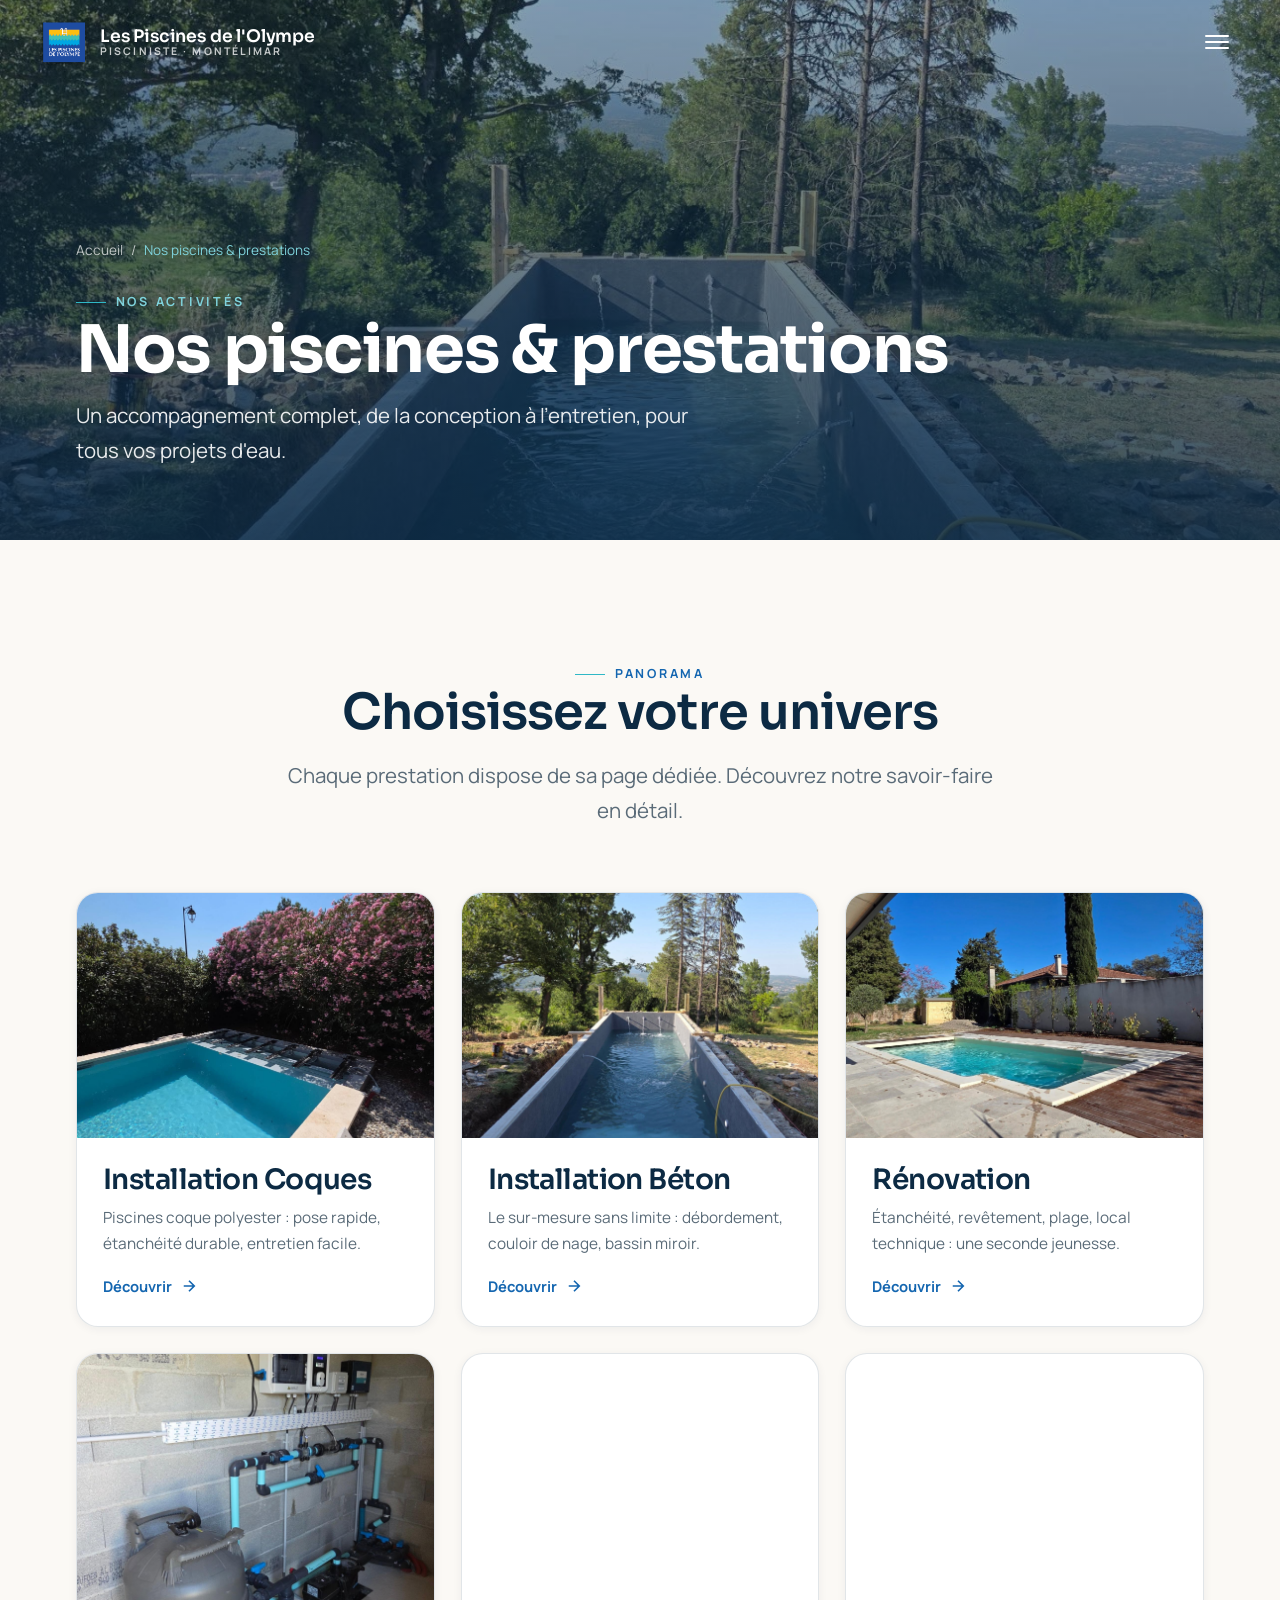
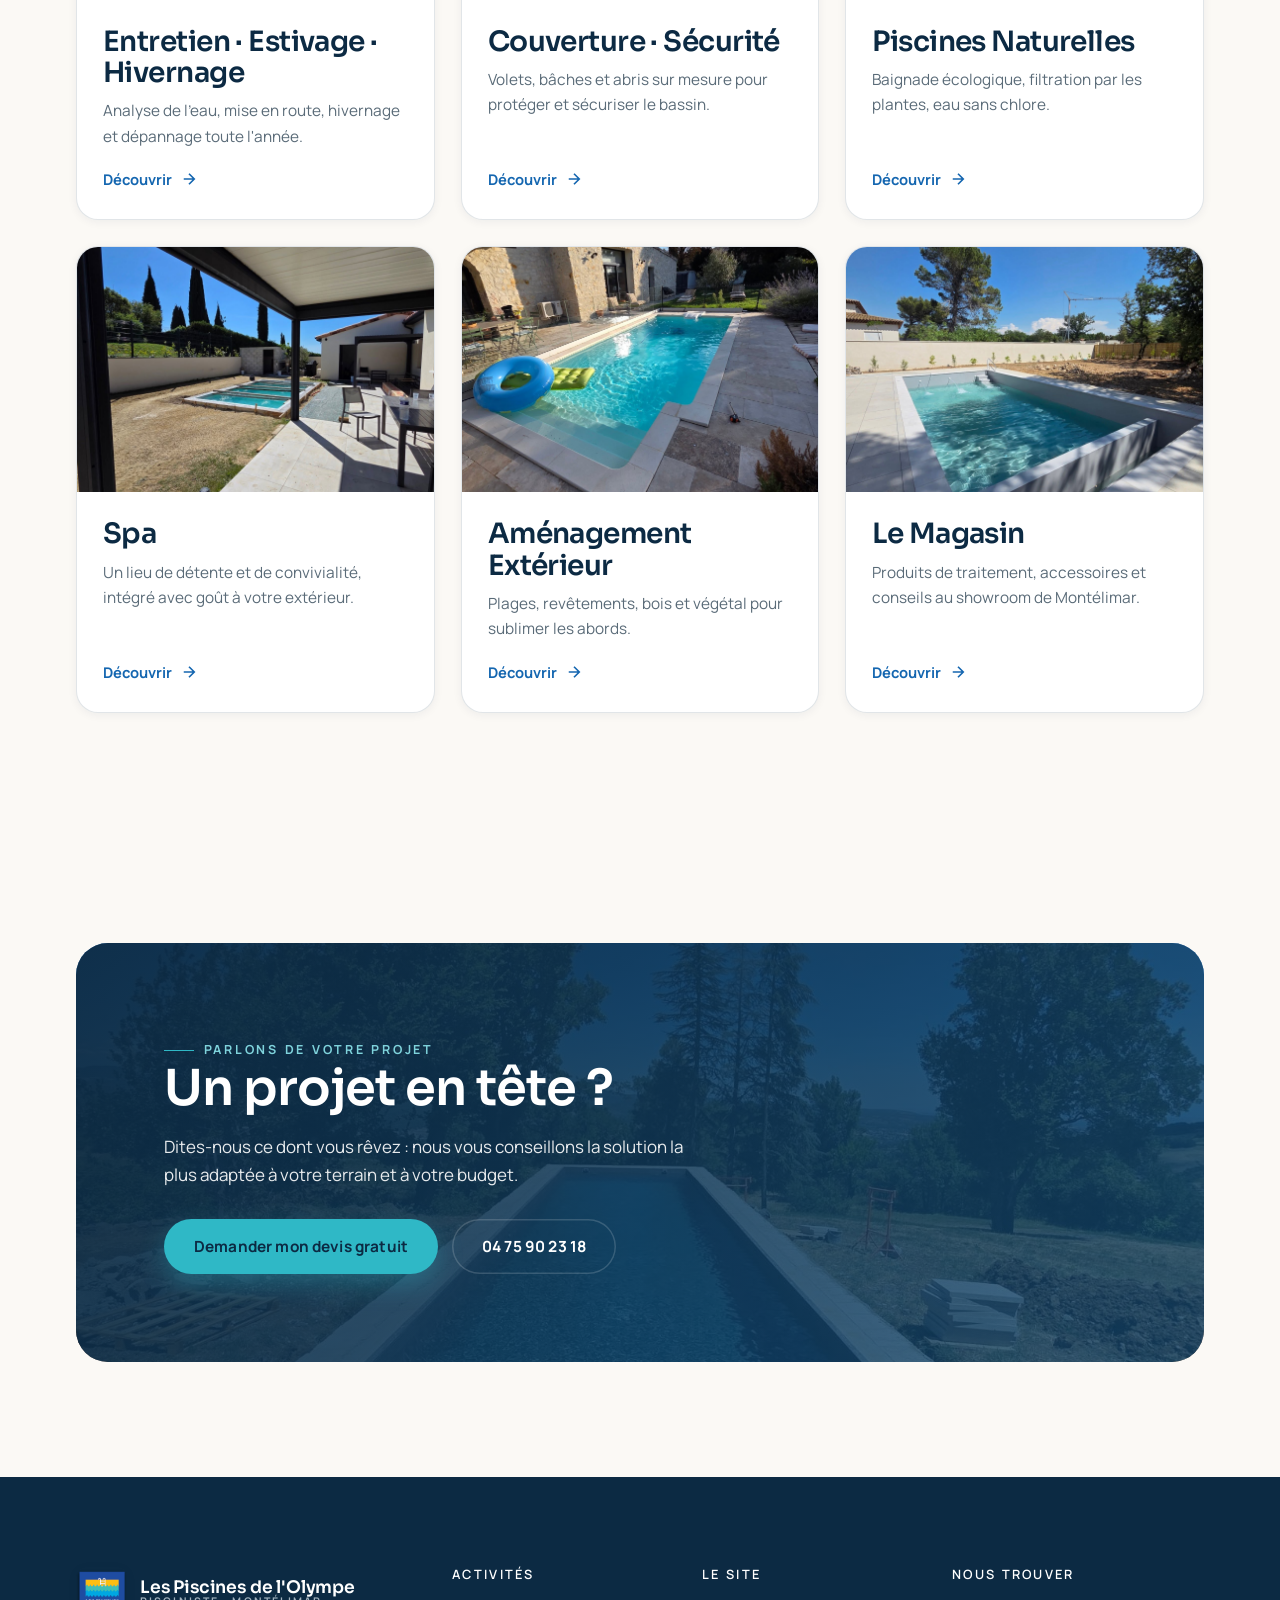
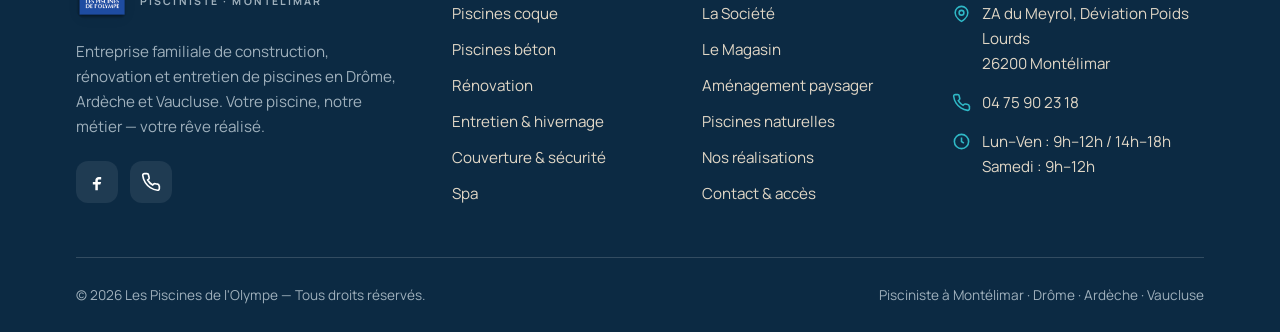
==== activites.html @ 1d3fbe0c "Site Les Piscines de l'Olympe — refonte premium multipage Co-Authored-By: Claude Opus 4.8 <noreply@a" ====
<!DOCTYPE html>
<html lang="fr">
<head>
<meta charset="UTF-8">
<meta name="viewport" content="width=device-width, initial-scale=1">
<title>Nos Activités — Construction, rénovation & entretien de piscines | Les Piscines de l'Olympe</title>
<meta name="description" content="Toutes nos activités de pisciniste : piscines coque et béton, rénovation, entretien, couverture et sécurité, piscines naturelles, spa et aménagement en Drôme, Ardèche et Vaucluse.">
<link rel="canonical" href="https://www.lespiscinesdelolympe.fr/activites.html">
<meta name="theme-color" content="#0C2A43">
<meta name="robots" content="index, follow">
<meta property="og:type" content="website">
<meta property="og:locale" content="fr_FR">
<meta property="og:title" content="Nos Activités — Construction, rénovation & entretien de piscines | Les Piscines de l'Olympe">
<meta property="og:description" content="Toutes nos activités de pisciniste : piscines coque et béton, rénovation, entretien, couverture et sécurité, piscines naturelles, spa et aménagement en Drôme, Ardèche et Vaucluse.">
<meta property="og:image" content="https://www.lespiscinesdelolympe.fr/assets/img/piscine-couloir-nage-debordement.jpg">
<meta property="og:url" content="https://www.lespiscinesdelolympe.fr/activites.html">
<link rel="icon" type="image/png" href="assets/img/logo-piscines-de-lolympe.png">
<link rel="preconnect" href="https://fonts.googleapis.com">
<link rel="preconnect" href="https://fonts.gstatic.com" crossorigin>
<link href="https://fonts.googleapis.com/css2?family=Sora:wght@400;500;600;700;800&family=Manrope:wght@400;500;600;700;800&display=swap" rel="stylesheet">
<link rel="stylesheet" href="assets/css/styles.css">

</head>
<body>
<header class="header">
  <div class="container">
    <a class="brand" href="index.html" aria-label="Les Piscines de l'Olympe — accueil">
      <img loading="lazy" decoding="async" src="assets/img/logo-piscines-de-lolympe.png" alt="Logo Les Piscines de l'Olympe">
      <span class="brand-name"><b>Les Piscines de l'Olympe</b><span>Pisciniste · Montélimar</span></span>
    </a>
    <nav aria-label="Navigation principale">
      <ul class="nav">
        <li><a href="index.html">Accueil</a></li>
        <li><a href="la-societe.html">La Société</a></li>
        <li class="has-dropdown current">
          <button class="nav-toggle" aria-haspopup="true" aria-expanded="false">Activités
            <svg class="chev" viewBox="0 0 24 24" fill="none" stroke="currentColor" stroke-width="2.2"><path d="m6 9 6 6 6-6"/></svg>
          </button>
          <div class="dropdown" role="menu">
            <a href="activites.html"><svg class="di" viewBox="0 0 24 24" fill="none" stroke="currentColor" stroke-width="2"><path d="M2 6c2-2 4-2 6 0s4 2 6 0 4-2 4 0M2 12c2-2 4-2 6 0s4 2 6 0 4-2 4 0M2 18c2-2 4-2 6 0s4 2 6 0 4-2 4 0"/></svg>Nos piscines — vue d'ensemble</a>
            <a href="piscines-coque.html"><svg class="di" viewBox="0 0 24 24" fill="none" stroke="currentColor" stroke-width="2"><path d="M3 21V8l9-5 9 5v13M3 21h18M9 21v-6h6v6"/></svg>Installation Coques</a>
            <a href="piscines-beton.html"><svg class="di" viewBox="0 0 24 24" fill="none" stroke="currentColor" stroke-width="2"><path d="M12 2 2 7l10 5 10-5-10-5zM2 17l10 5 10-5M2 12l10 5 10-5"/></svg>Installation Béton</a>
            <a href="renovation.html"><svg class="di" viewBox="0 0 24 24" fill="none" stroke="currentColor" stroke-width="2"><path d="M14.7 6.3a4 4 0 0 0-5.6 5.6l-6 6L5 20l6-6a4 4 0 0 0 5.6-5.6z"/></svg>Rénovation</a>
            <a href="entretien.html"><svg class="di" viewBox="0 0 24 24" fill="none" stroke="currentColor" stroke-width="2"><circle cx="12" cy="12" r="4"/><path d="M12 2v2m0 16v2M4.9 4.9l1.4 1.4m11.4 11.4 1.4 1.4M2 12h2m16 0h2M4.9 19.1l1.4-1.4m11.4-11.4 1.4-1.4"/></svg>Entretien · Estivage · Hivernage</a>
            <a href="couverture.html"><svg class="di" viewBox="0 0 24 24" fill="none" stroke="currentColor" stroke-width="2"><path d="M12 2 4 5v6c0 5 3.4 8.9 8 11 4.6-2.1 8-6 8-11V5l-8-3z"/></svg>Couverture · Sécurité</a>
            <a href="piscines-naturelles.html"><svg class="di" viewBox="0 0 24 24" fill="none" stroke="currentColor" stroke-width="2"><path d="M11 20A7 7 0 0 1 9.8 6.1C15.5 5 17 4.5 19 2c1 2 2 4.2 2 8a7 7 0 0 1-7 7z"/><path d="M2 21c0-3 4-4 6-6"/></svg>Piscines Naturelles</a>
            <a href="spa.html"><svg class="di" viewBox="0 0 24 24" fill="none" stroke="currentColor" stroke-width="2"><path d="M12 22a8 8 0 0 0 8-8H4a8 8 0 0 0 8 8zM7 10c0-1 1-1.5 1-3s-1-2-1-2m5 5c0-1 1-1.5 1-3s-1-2-1-2"/></svg>Spa</a>
          </div>
        </li>
        <li><a href="le-magasin.html">Le Magasin</a></li>
        <li><a href="amenagement-paysager.html">Aménagement Paysager</a></li>
        <li><a href="nos-realisations.html">Nos Réalisations</a></li>
      </ul>
    </nav>
    <div class="header-cta">
      <a class="header-phone" href="tel:+33475902318"><svg viewBox="0 0 24 24" fill="none" stroke="currentColor" stroke-width="2"><path d="M22 16.9v3a2 2 0 0 1-2.2 2 19.8 19.8 0 0 1-8.6-3.1 19.5 19.5 0 0 1-6-6 19.8 19.8 0 0 1-3.1-8.7A2 2 0 0 1 4.1 2h3a2 2 0 0 1 2 1.7c.1.9.3 1.8.6 2.7a2 2 0 0 1-.5 2.1L8 9.6a16 16 0 0 0 6 6l1.1-1.1a2 2 0 0 1 2.1-.5c.9.3 1.8.5 2.7.6a2 2 0 0 1 1.7 2z"/></svg>04 75 90 23 18</a>
      <a class="btn btn-primary" href="contact.html">Devis gratuit</a>
    </div>
    <button class="burger" aria-label="Ouvrir le menu" aria-expanded="false"><span></span><span></span><span></span></button>
  </div>
</header>

<div class="mobile-nav" id="mobileNav">
  <ul>
    <li><a href="index.html">Accueil</a></li>
    <li><a href="la-societe.html">La Société</a></li>
    <li>
      <button class="m-toggle" aria-expanded="false">Activités <svg class="chev" viewBox="0 0 24 24" fill="none" stroke="currentColor" stroke-width="2.2"><path d="m6 9 6 6 6-6"/></svg></button>
      <div class="m-sub">
        <a href="activites.html">Nos piscines</a>
        <a href="piscines-coque.html">Installation Coques</a>
        <a href="piscines-beton.html">Installation Béton</a>
        <a href="renovation.html">Rénovation</a>
        <a href="entretien.html">Entretien · Estivage · Hivernage</a>
        <a href="couverture.html">Couverture · Sécurité</a>
        <a href="piscines-naturelles.html">Piscines Naturelles</a>
        <a href="spa.html">Spa</a>
      </div>
    </li>
    <li><a href="le-magasin.html">Le Magasin</a></li>
    <li><a href="amenagement-paysager.html">Aménagement Paysager</a></li>
    <li><a href="nos-realisations.html">Nos Réalisations</a></li>
    <li><a href="contact.html">Contact · Accès</a></li>
  </ul>
  <div class="mobile-cta">
    <a class="btn btn-primary" href="contact.html">Demander un devis gratuit</a>
    <a class="btn btn-ghost" href="tel:+33475902318">04 75 90 23 18</a>
  </div>
</div>
<main>

  <section class="pagehero img">
    <div class="pagehero-media"><img src="assets/img/couloir-nage-jets-panorama.jpg" alt="Couloir de nage à débordement construit par Les Piscines de l'Olympe" loading="eager" fetchpriority="high" decoding="async"></div>
    <div class="container">
      <nav class="breadcrumb" aria-label="Fil d'Ariane"><a href="index.html">Accueil</a> / <span>Nos piscines & prestations</span></nav>
      <span class="kicker light">Nos activités</span>
      <h1>Nos piscines & prestations</h1>
      <p class="lead mt-1">Un accompagnement complet, de la conception à l'entretien, pour tous vos projets d'eau.</p>
    </div>
  </section>
  <section class="section bg-cream">
    <div class="container">
      <div class="sec-head center reveal"><span class="kicker center">Panorama</span><h2>Choisissez votre univers</h2><p class="lead">Chaque prestation dispose de sa page dédiée. Découvrez notre savoir-faire en détail.</p></div>
      <div class="grid grid-3">
        
        <article class="card reveal ">
          <div class="card-media"><img loading="lazy" decoding="async" src="assets/img/piscine-laurier-rose.jpg" alt="Installation Coques"></div>
          <div class="card-body"><h3>Installation Coques</h3><p>Piscines coque polyester : pose rapide, étanchéité durable, entretien facile.</p><a class="link-arrow" href="piscines-coque.html">Découvrir <svg viewBox="0 0 24 24" fill="none" stroke="currentColor" stroke-width="2.2"><path d="M5 12h14M12 5l7 7-7 7"/></svg></a></div>
        </article>
        <article class="card reveal d1">
          <div class="card-media"><img loading="lazy" decoding="async" src="assets/img/couloir-nage-jets-panorama.jpg" alt="Installation Béton"></div>
          <div class="card-body"><h3>Installation Béton</h3><p>Le sur-mesure sans limite : débordement, couloir de nage, bassin miroir.</p><a class="link-arrow" href="piscines-beton.html">Découvrir <svg viewBox="0 0 24 24" fill="none" stroke="currentColor" stroke-width="2.2"><path d="M5 12h14M12 5l7 7-7 7"/></svg></a></div>
        </article>
        <article class="card reveal d2">
          <div class="card-media"><img loading="lazy" decoding="async" src="assets/img/piscine-cypres.jpg" alt="Rénovation"></div>
          <div class="card-body"><h3>Rénovation</h3><p>Étanchéité, revêtement, plage, local technique : une seconde jeunesse.</p><a class="link-arrow" href="renovation.html">Découvrir <svg viewBox="0 0 24 24" fill="none" stroke="currentColor" stroke-width="2.2"><path d="M5 12h14M12 5l7 7-7 7"/></svg></a></div>
        </article>
        <article class="card reveal ">
          <div class="card-media"><img loading="lazy" decoding="async" src="assets/img/local-technique-filtration.jpg" alt="Entretien · Estivage · Hivernage"></div>
          <div class="card-body"><h3>Entretien · Estivage · Hivernage</h3><p>Analyse de l'eau, mise en route, hivernage et dépannage toute l'année.</p><a class="link-arrow" href="entretien.html">Découvrir <svg viewBox="0 0 24 24" fill="none" stroke="currentColor" stroke-width="2.2"><path d="M5 12h14M12 5l7 7-7 7"/></svg></a></div>
        </article>
        <article class="card reveal d1">
          <div class="card-media"><img loading="lazy" decoding="async" src="assets/img/piscine-volet-mas.jpg" alt="Couverture · Sécurité"></div>
          <div class="card-body"><h3>Couverture · Sécurité</h3><p>Volets, bâches et abris sur mesure pour protéger et sécuriser le bassin.</p><a class="link-arrow" href="couverture.html">Découvrir <svg viewBox="0 0 24 24" fill="none" stroke="currentColor" stroke-width="2.2"><path d="M5 12h14M12 5l7 7-7 7"/></svg></a></div>
        </article>
        <article class="card reveal d2">
          <div class="card-media"><img loading="lazy" decoding="async" src="assets/img/piscine-turquoise-colline.jpg" alt="Piscines Naturelles"></div>
          <div class="card-body"><h3>Piscines Naturelles</h3><p>Baignade écologique, filtration par les plantes, eau sans chlore.</p><a class="link-arrow" href="piscines-naturelles.html">Découvrir <svg viewBox="0 0 24 24" fill="none" stroke="currentColor" stroke-width="2.2"><path d="M5 12h14M12 5l7 7-7 7"/></svg></a></div>
        </article>
        <article class="card reveal ">
          <div class="card-media"><img loading="lazy" decoding="async" src="assets/img/terrasse-pergola-piscine.jpg" alt="Spa"></div>
          <div class="card-body"><h3>Spa</h3><p>Un lieu de détente et de convivialité, intégré avec goût à votre extérieur.</p><a class="link-arrow" href="spa.html">Découvrir <svg viewBox="0 0 24 24" fill="none" stroke="currentColor" stroke-width="2.2"><path d="M5 12h14M12 5l7 7-7 7"/></svg></a></div>
        </article>
        <article class="card reveal d1">
          <div class="card-media"><img loading="lazy" decoding="async" src="assets/img/piscine-jardin-anime.jpg" alt="Aménagement Extérieur"></div>
          <div class="card-body"><h3>Aménagement Extérieur</h3><p>Plages, revêtements, bois et végétal pour sublimer les abords.</p><a class="link-arrow" href="amenagement-paysager.html">Découvrir <svg viewBox="0 0 24 24" fill="none" stroke="currentColor" stroke-width="2.2"><path d="M5 12h14M12 5l7 7-7 7"/></svg></a></div>
        </article>
        <article class="card reveal d2">
          <div class="card-media"><img loading="lazy" decoding="async" src="assets/img/piscine-arrondie-spa.jpg" alt="Le Magasin"></div>
          <div class="card-body"><h3>Le Magasin</h3><p>Produits de traitement, accessoires et conseils au showroom de Montélimar.</p><a class="link-arrow" href="le-magasin.html">Découvrir <svg viewBox="0 0 24 24" fill="none" stroke="currentColor" stroke-width="2.2"><path d="M5 12h14M12 5l7 7-7 7"/></svg></a></div>
        </article>
      </div>
    </div>
  </section>
  
  <section class="section bg-cream">
    <div class="container">
      <div class="cta-band reveal">
        <div class="cta-media"><img loading="lazy" decoding="async" src="assets/img/piscine-miroir-vue-panoramique.jpg" alt=""></div>
        <span class="kicker light">Parlons de votre projet</span>
        <h2>Un projet en tête ?</h2>
        <p>Dites-nous ce dont vous rêvez : nous vous conseillons la solution la plus adaptée à votre terrain et à votre budget.</p>
        <div class="hero-cta">
          <a class="btn btn-aqua" href="contact.html">Demander mon devis gratuit</a>
          <a class="btn btn-outline-light" href="tel:+33475902318">04 75 90 23 18</a>
        </div>
      </div>
    </div>
  </section>
  
</main>

<footer class="footer">
  <div class="container">
    <div class="footer-grid">
      <div>
        <a class="brand" href="index.html">
          <img loading="lazy" decoding="async" src="assets/img/logo-piscines-de-lolympe.png" alt="Logo Les Piscines de l'Olympe" style="width:52px;height:52px">
          <span class="brand-name"><b>Les Piscines de l'Olympe</b><span>Pisciniste · Montélimar</span></span>
        </a>
        <p class="f-about">Entreprise familiale de construction, rénovation et entretien de piscines en Drôme, Ardèche et Vaucluse. Votre piscine, notre métier — votre rêve réalisé.</p>
        <div class="socials">
          <a href="https://www.facebook.com/lespiscinesdelolympe" target="_blank" rel="noopener" aria-label="Facebook"><svg viewBox="0 0 24 24" fill="currentColor"><path d="M14 9h3V6h-3c-2.2 0-4 1.8-4 4v2H7v3h3v7h3v-7h3l1-3h-4v-2c0-.6.4-1 1-1z"/></svg></a>
          <a href="tel:+33475902318" aria-label="Téléphone"><svg viewBox="0 0 24 24" fill="none" stroke="currentColor" stroke-width="2"><path d="M22 16.9v3a2 2 0 0 1-2.2 2 19.8 19.8 0 0 1-8.6-3.1 19.5 19.5 0 0 1-6-6 19.8 19.8 0 0 1-3.1-8.7A2 2 0 0 1 4.1 2h3a2 2 0 0 1 2 1.7c.1.9.3 1.8.6 2.7a2 2 0 0 1-.5 2.1L8 9.6a16 16 0 0 0 6 6l1.1-1.1a2 2 0 0 1 2.1-.5c.9.3 1.8.5 2.7.6a2 2 0 0 1 1.7 2z"/></svg></a>
        </div>
      </div>
      <div>
        <h4>Activités</h4>
        <div class="f-links">
          <a href="piscines-coque.html">Piscines coque</a>
          <a href="piscines-beton.html">Piscines béton</a>
          <a href="renovation.html">Rénovation</a>
          <a href="entretien.html">Entretien &amp; hivernage</a>
          <a href="couverture.html">Couverture &amp; sécurité</a>
          <a href="spa.html">Spa</a>
        </div>
      </div>
      <div>
        <h4>Le site</h4>
        <div class="f-links">
          <a href="la-societe.html">La Société</a>
          <a href="le-magasin.html">Le Magasin</a>
          <a href="amenagement-paysager.html">Aménagement paysager</a>
          <a href="piscines-naturelles.html">Piscines naturelles</a>
          <a href="nos-realisations.html">Nos réalisations</a>
          <a href="contact.html">Contact &amp; accès</a>
        </div>
      </div>
      <div>
        <h4>Nous trouver</h4>
        <div class="f-contact">
          <div class="fc"><svg viewBox="0 0 24 24" fill="none" stroke="currentColor" stroke-width="2"><path d="M12 22s8-4.5 8-11a8 8 0 1 0-16 0c0 6.5 8 11 8 11z"/><circle cx="12" cy="11" r="3"/></svg><span>ZA du Meyrol, Déviation Poids Lourds<br>26200 Montélimar</span></div>
          <div class="fc"><svg viewBox="0 0 24 24" fill="none" stroke="currentColor" stroke-width="2"><path d="M22 16.9v3a2 2 0 0 1-2.2 2 19.8 19.8 0 0 1-8.6-3.1 19.5 19.5 0 0 1-6-6 19.8 19.8 0 0 1-3.1-8.7A2 2 0 0 1 4.1 2h3a2 2 0 0 1 2 1.7c.1.9.3 1.8.6 2.7a2 2 0 0 1-.5 2.1L8 9.6a16 16 0 0 0 6 6l1.1-1.1a2 2 0 0 1 2.1-.5c.9.3 1.8.5 2.7.6a2 2 0 0 1 1.7 2z"/></svg><a href="tel:+33475902318">04 75 90 23 18</a></div>
          <div class="fc"><svg viewBox="0 0 24 24" fill="none" stroke="currentColor" stroke-width="2"><circle cx="12" cy="12" r="9"/><path d="M12 7v5l3 2"/></svg><span>Lun–Ven : 9h–12h / 14h–18h<br>Samedi : 9h–12h</span></div>
        </div>
      </div>
    </div>
    <div class="footer-bottom">
      <span>© <span data-year>2026</span> Les Piscines de l'Olympe — Tous droits réservés.</span>
      <span>Pisciniste à Montélimar · Drôme · Ardèche · Vaucluse</span>
    </div>
  </div>
</footer>

<script src="assets/js/main.js"></script>
</body>
</html>
---- assets/css/styles.css ----
/* =========================================================================
   LES PISCINES DE L'OLYMPE — Design System « L'eau & la pierre »
   Palette : bleu marine profond, bleu de marque, aqua, travertin, crème
   Typo : Fraunces (titres) + Manrope (texte)
   ========================================================================= */

/* ---------- Variables ---------- */
:root {
  /* Couleurs */
  --navy:        #0C2A43;
  --navy-800:    #0F334F;
  --navy-700:    #14456B;
  --blue:        #1466B0;
  --blue-600:    #1257a0;
  --aqua:        #2FB8C6;
  --aqua-soft:   #7FD3DC;
  --sand:        #EDE6DA;
  --sand-200:    #E1D7C6;
  --sand-300:    #D3C6B0;
  --cream:       #FBF9F5;
  --white:       #ffffff;
  --ink:         #12212E;
  --muted:       #5A6B78;
  --muted-light: #9FB0BC;
  --line:        rgba(12, 42, 67, .12);
  --line-light:  rgba(255, 255, 255, .16);

  /* Typo */
  --font-title: "Sora", -apple-system, BlinkMacSystemFont, "Segoe UI", Roboto, sans-serif;
  --font-body:  "Manrope", -apple-system, BlinkMacSystemFont, "Segoe UI", Roboto, sans-serif;

  /* Rayons & ombres */
  --r-sm: 8px;
  --r-md: 14px;
  --r-lg: 22px;
  --r-xl: 32px;
  --shadow-sm: 0 2px 10px rgba(12, 42, 67, .06);
  --shadow-md: 0 14px 40px rgba(12, 42, 67, .12);
  --shadow-lg: 0 30px 80px rgba(12, 42, 67, .22);

  /* Layout */
  --maxw: 1240px;
  --maxw-narrow: 820px;
  --header-h: 84px;
  --ease: cubic-bezier(.22, 1, .36, 1);
}

/* ---------- Reset ---------- */
*, *::before, *::after { box-sizing: border-box; }
* { margin: 0; }
html { scroll-behavior: smooth; -webkit-text-size-adjust: 100%; }
body {
  font-family: var(--font-body);
  color: var(--ink);
  background: var(--cream);
  font-size: 17px;
  line-height: 1.65;
  font-weight: 400;
  -webkit-font-smoothing: antialiased;
  text-rendering: optimizeLegibility;
  overflow-x: hidden;
}
img, picture, video { max-width: 100%; display: block; height: auto; }
a { color: inherit; text-decoration: none; }
button { font-family: inherit; cursor: pointer; border: none; background: none; }
ul { list-style: none; padding: 0; }
:focus-visible { outline: 3px solid var(--aqua); outline-offset: 3px; border-radius: 4px; }

/* ---------- Typographie ---------- */
h1, h2, h3, h4 {
  font-family: var(--font-title);
  font-weight: 600;
  line-height: 1.12;
  letter-spacing: -.02em;
  color: var(--navy);
}
h1 { font-size: clamp(2.4rem, 5.4vw, 4.1rem); font-weight: 700; }
h2 { font-size: clamp(2rem, 4vw, 3.1rem); }
h3 { font-size: clamp(1.35rem, 2.2vw, 1.75rem); }
h4 { font-size: 1.15rem; }
p { color: var(--ink); }
strong { font-weight: 700; }
.lead { font-size: clamp(1.1rem, 1.6vw, 1.3rem); color: var(--muted); line-height: 1.7; }

/* Œil/kicker (sur-titre) */
.kicker {
  display: inline-flex; align-items: center; gap: .6rem;
  font-family: var(--font-body);
  font-size: .78rem; font-weight: 700;
  letter-spacing: .22em; text-transform: uppercase;
  color: var(--blue);
}
.kicker::before {
  content: ""; width: 30px; height: 1.5px; background: var(--aqua);
}
.kicker.light { color: var(--aqua-soft); }
.kicker.center { justify-content: center; }

/* ---------- Layout utils ---------- */
.container { width: 100%; max-width: var(--maxw); margin-inline: auto; padding-inline: clamp(20px, 5vw, 56px); }
.narrow { max-width: var(--maxw-narrow); }
.section { padding-block: clamp(64px, 9vw, 130px); }
.section-sm { padding-block: clamp(48px, 6vw, 84px); }
.bg-navy { background: var(--navy); color: var(--sand); }
.bg-navy h1, .bg-navy h2, .bg-navy h3, .bg-navy h4 { color: var(--white); }
.bg-navy p { color: var(--sand-200); }
.bg-sand { background: var(--sand); }
.bg-cream { background: var(--cream); }
.center { text-align: center; }
.mx-auto { margin-inline: auto; }
.mt-1 { margin-top: .75rem; } .mt-2 { margin-top: 1.5rem; } .mt-3 { margin-top: 2.5rem; }

/* ---------- Boutons ---------- */
.btn {
  display: inline-flex; align-items: center; justify-content: center; gap: .6rem;
  font-weight: 700; font-size: .96rem; letter-spacing: .01em;
  padding: 15px 30px; border-radius: 100px;
  transition: transform .35s var(--ease), box-shadow .35s var(--ease), background .3s, color .3s;
  min-height: 52px; will-change: transform;
}
.btn svg { width: 18px; height: 18px; }
.btn-primary { background: var(--blue); color: #fff; box-shadow: 0 10px 26px rgba(20,102,176,.30); }
.btn-primary:hover { background: var(--navy); transform: translateY(-3px); box-shadow: 0 16px 34px rgba(20,102,176,.38); }
.btn-aqua { background: var(--aqua); color: var(--navy); box-shadow: 0 10px 26px rgba(47,184,198,.32); }
.btn-aqua:hover { transform: translateY(-3px); box-shadow: 0 16px 34px rgba(47,184,198,.42); }
.btn-ghost { background: transparent; color: var(--navy); box-shadow: inset 0 0 0 1.5px var(--line); }
.btn-ghost:hover { background: var(--navy); color: #fff; box-shadow: inset 0 0 0 1.5px var(--navy); transform: translateY(-3px); }
.btn-light { background: #fff; color: var(--navy); }
.btn-light:hover { transform: translateY(-3px); box-shadow: var(--shadow-md); }
.btn-outline-light { background: transparent; color: #fff; box-shadow: inset 0 0 0 1.5px var(--line-light); }
.btn-outline-light:hover { background: #fff; color: var(--navy); transform: translateY(-3px); }

/* Lien texte animé */
.link-arrow {
  display: inline-flex; align-items: center; gap: .5rem;
  font-weight: 700; color: var(--blue);
}
.link-arrow svg { width: 18px; height: 18px; transition: transform .3s var(--ease); }
.link-arrow:hover svg { transform: translateX(6px); }

/* =========================================================================
   HEADER / NAVIGATION
   ========================================================================= */
.header {
  position: fixed; inset: 0 0 auto 0; z-index: 1000;
  height: var(--header-h);
  display: flex; align-items: center;
  transition: background .4s var(--ease), box-shadow .4s var(--ease), height .4s var(--ease);
}
.header .container { display: flex; align-items: center; justify-content: space-between; gap: 18px; width: 100%; max-width: 1400px; padding-inline: clamp(20px, 3.5vw, 40px); }
.header.solid { background: rgba(251,249,245,.92); backdrop-filter: saturate(160%) blur(14px); box-shadow: 0 1px 0 var(--line), var(--shadow-sm); height: 72px; }

.brand { display: flex; align-items: center; gap: 12px; z-index: 2; flex: none; }
.brand-name b, .brand-name span { white-space: nowrap; }
.brand img { width: 48px; height: 48px; border-radius: 10px; box-shadow: var(--shadow-sm); }
.brand-name { display: flex; flex-direction: column; line-height: 1.05; }
.brand-name b { font-family: var(--font-title); font-weight: 600; font-size: 1.08rem; color: var(--navy); letter-spacing: -.01em; }
.brand-name span { font-size: .66rem; letter-spacing: .2em; text-transform: uppercase; color: var(--muted); font-weight: 700; }
.header:not(.solid) .brand-name b { color: #fff; }
.header:not(.solid) .brand-name span { color: rgba(255,255,255,.75); }

/* Nav desktop */
.nav { display: flex; align-items: center; gap: 1px; }
.nav > li > a, .nav > li > .nav-toggle {
  display: inline-flex; align-items: center; gap: 4px; white-space: nowrap;
  padding: 10px 11px; border-radius: 100px;
  font-weight: 600; font-size: .9rem; color: var(--navy);
  transition: background .25s, color .25s;
}
.header:not(.solid) .nav > li > a, .header:not(.solid) .nav > li > .nav-toggle { color: rgba(255,255,255,.92); }
.nav > li > a:hover, .nav > li > .nav-toggle:hover,
.nav > li.current > a, .nav > li.current > .nav-toggle { background: rgba(20,102,176,.10); color: var(--blue); }
.header:not(.solid) .nav > li > a:hover,
.header:not(.solid) .nav > li.current > a,
.header:not(.solid) .nav > li > .nav-toggle:hover { background: rgba(255,255,255,.14); color: #fff; }
.nav .chev { width: 15px; height: 15px; transition: transform .3s; }

/* Dropdown */
.has-dropdown { position: relative; }
.dropdown {
  position: absolute; top: calc(100% + 14px); left: 50%; transform: translateX(-50%) translateY(10px);
  min-width: 300px; background: #fff; border-radius: var(--r-md);
  box-shadow: var(--shadow-lg); padding: 12px; opacity: 0; visibility: hidden;
  transition: opacity .3s var(--ease), transform .3s var(--ease); border: 1px solid var(--line);
}
.has-dropdown:hover .dropdown, .has-dropdown:focus-within .dropdown { opacity: 1; visibility: visible; transform: translateX(-50%) translateY(0); }
.dropdown::before { content: ""; position: absolute; top: -8px; left: 0; right: 0; height: 20px; }
.dropdown a {
  display: flex; align-items: center; gap: 12px; padding: 11px 14px; border-radius: var(--r-sm);
  font-weight: 600; font-size: .92rem; color: var(--navy); transition: background .2s, color .2s;
}
.dropdown a:hover { background: var(--sand); color: var(--blue); }
.dropdown a .di { width: 20px; height: 20px; color: var(--aqua); flex: none; }

.header-cta { display: flex; align-items: center; gap: 14px; flex: none; }
.header-phone { display: inline-flex; align-items: center; gap: 8px; font-weight: 700; color: var(--navy); font-size: .92rem; white-space: nowrap; }
.header:not(.solid) .header-phone { color: #fff; }
.header-phone svg { width: 18px; height: 18px; color: var(--aqua); }

/* Burger */
.burger { display: none; width: 46px; height: 46px; border-radius: 12px; position: relative; z-index: 1200; }
.burger span { position: absolute; left: 11px; right: 11px; height: 2px; background: var(--navy); border-radius: 2px; transition: transform .35s var(--ease), opacity .2s; }
.header:not(.solid) .burger span { background: #fff; }
.burger span:nth-child(1) { top: 16px; } .burger span:nth-child(2) { top: 22px; } .burger span:nth-child(3) { top: 28px; }
body.menu-open .burger span:nth-child(1) { transform: translateY(6px) rotate(45deg); }
body.menu-open .burger span:nth-child(2) { opacity: 0; }
body.menu-open .burger span:nth-child(3) { transform: translateY(-6px) rotate(-45deg); }
body.menu-open .burger span { background: var(--navy); }

/* Menu mobile */
.mobile-nav {
  position: fixed; inset: 0; z-index: 1100; background: var(--cream);
  padding: 96px clamp(24px,7vw,48px) 40px; overflow-y: auto;
  transform: translateX(100%); transition: transform .45s var(--ease); visibility: hidden;
}
body.menu-open .mobile-nav { transform: translateX(0); visibility: visible; }
.mobile-nav > ul > li { border-bottom: 1px solid var(--line); }
.mobile-nav a, .mobile-nav .m-toggle { display: flex; align-items: center; justify-content: space-between; width: 100%; padding: 16px 4px; font-family: var(--font-title); font-size: 1.35rem; color: var(--navy); font-weight: 500; }
.mobile-nav .m-sub { padding-left: 14px; overflow: hidden; max-height: 0; transition: max-height .4s var(--ease); }
.mobile-nav .m-sub.open { max-height: 520px; }
.mobile-nav .m-sub a { font-family: var(--font-body); font-size: 1rem; font-weight: 600; color: var(--muted); padding: 11px 4px; border: none; }
.mobile-nav .m-toggle .chev { width: 22px; height: 22px; transition: transform .3s; }
.mobile-nav .m-toggle[aria-expanded="true"] .chev { transform: rotate(180deg); }
.mobile-cta { margin-top: 26px; display: grid; gap: 12px; }

/* =========================================================================
   HERO
   ========================================================================= */
.hero { position: relative; min-height: 100svh; display: flex; align-items: flex-end; color: #fff; isolation: isolate; }
.hero-media { position: absolute; inset: 0; z-index: -2; overflow: hidden; }
.hero-media img { width: 100%; height: 100%; object-fit: cover; transform: scale(1.06); animation: heroZoom 16s var(--ease) forwards; }
@keyframes heroZoom { to { transform: scale(1); } }
.hero::after {
  content: ""; position: absolute; inset: 0; z-index: -1;
  background: linear-gradient(180deg, rgba(12,42,67,.55) 0%, rgba(12,42,67,.15) 32%, rgba(12,42,67,.30) 62%, rgba(12,42,67,.86) 100%);
}
.hero-inner { padding-block: clamp(120px, 16vh, 200px) clamp(56px, 9vh, 96px); max-width: 900px; }
.hero h1 { color: #fff; text-shadow: 0 2px 30px rgba(0,0,0,.25); }
.hero h1 em { font-style: normal; color: var(--aqua-soft); font-weight: 700; }
.hero .lead { color: rgba(255,255,255,.92); max-width: 620px; }
.hero-cta { display: flex; flex-wrap: wrap; gap: 14px; margin-top: 34px; }

/* Bandeau confiance sous hero */
.trust-bar { display: grid; grid-template-columns: repeat(4, 1fr); gap: 1px; background: var(--line); border-radius: var(--r-md); overflow: hidden; box-shadow: var(--shadow-md); }
.trust-bar .ti { background: #fff; padding: 26px 22px; display: flex; align-items: center; gap: 14px; }
.trust-bar .ti svg { width: 30px; height: 30px; color: var(--blue); flex: none; }
.trust-bar .ti b { display: block; font-family: var(--font-title); font-size: 1.05rem; color: var(--navy); line-height: 1.2; }
.trust-bar .ti small { color: var(--muted); font-size: .85rem; }

/* Page hero (pages internes) */
.pagehero { position: relative; padding-top: calc(var(--header-h) + 60px); padding-bottom: 72px; color: #fff; isolation: isolate; overflow: hidden; }
.pagehero.img { min-height: 60vh; display: flex; align-items: flex-end; }
.pagehero-media { position: absolute; inset: 0; z-index: -2; }
.pagehero-media img { width: 100%; height: 100%; object-fit: cover; }
.pagehero.img::after { content: ""; position: absolute; inset: 0; z-index: -1; background: linear-gradient(180deg, rgba(12,42,67,.42), rgba(12,42,67,.82)); }
.pagehero.plain { background: var(--navy); }
.pagehero.plain::before { content:""; position:absolute; inset:0; z-index:-1; opacity:.5; background: radial-gradient(1000px 500px at 80% -20%, rgba(47,184,198,.25), transparent 60%); }
.pagehero h1 { color: #fff; }
.pagehero .lead { color: rgba(255,255,255,.9); max-width: 640px; }
.breadcrumb { display: flex; flex-wrap: wrap; gap: 8px; font-size: .85rem; color: rgba(255,255,255,.7); margin-bottom: 22px; }
.breadcrumb a:hover { color: #fff; }
.breadcrumb span { color: var(--aqua-soft); }

/* =========================================================================
   COMPOSANTS
   ========================================================================= */
/* En-tête de section */
.sec-head { max-width: 720px; margin-bottom: clamp(40px, 5vw, 64px); }
.sec-head.center { margin-inline: auto; text-align: center; }
.sec-head .lead { margin-top: 18px; }

/* Grille split (image + texte) */
.split { display: grid; grid-template-columns: 1fr 1fr; gap: clamp(32px, 5vw, 76px); align-items: center; }
.split.reverse .split-media { order: 2; }
.split-media { position: relative; }
.split-media img { border-radius: var(--r-lg); box-shadow: var(--shadow-md); width: 100%; aspect-ratio: 4/5; object-fit: cover; }
.split-media.wide img { aspect-ratio: 5/4; }
.split-body h2 { margin-bottom: 20px; }
.split-body p + p { margin-top: 16px; }

/* Badge flottant sur image */
.media-badge {
  position: absolute; background: #fff; border-radius: var(--r-md); box-shadow: var(--shadow-lg);
  padding: 18px 22px; display: flex; align-items: center; gap: 14px;
}
.media-badge.br { right: -18px; bottom: 28px; }
.media-badge.bl { left: -18px; bottom: 28px; }
.media-badge .num { font-family: var(--font-title); font-size: 2.2rem; color: var(--blue); line-height: 1; }
.media-badge small { color: var(--muted); font-size: .82rem; line-height: 1.3; max-width: 120px; }

/* Cartes services */
.grid { display: grid; gap: 26px; }
.grid-2 { grid-template-columns: repeat(2, 1fr); }
.grid-3 { grid-template-columns: repeat(3, 1fr); }
.grid-4 { grid-template-columns: repeat(4, 1fr); }

.card {
  background: #fff; border-radius: var(--r-lg); overflow: hidden;
  border: 1px solid var(--line); box-shadow: var(--shadow-sm);
  transition: transform .4s var(--ease), box-shadow .4s var(--ease); display: flex; flex-direction: column;
}
.card:hover { transform: translateY(-6px); box-shadow: var(--shadow-md); }
.card-media { position: relative; aspect-ratio: 16/11; overflow: hidden; }
.card-media img { width: 100%; height: 100%; object-fit: cover; transition: transform .7s var(--ease); }
.card:hover .card-media img { transform: scale(1.07); }
.card-body { padding: 26px 26px 28px; display: flex; flex-direction: column; flex: 1; }
.card-icon { width: 54px; height: 54px; border-radius: 14px; display: grid; place-items: center; background: linear-gradient(135deg, var(--blue), var(--aqua)); color: #fff; margin-bottom: 18px; }
.card-icon svg { width: 26px; height: 26px; }
.card h3 { margin-bottom: 10px; }
.card p { color: var(--muted); font-size: .96rem; margin-bottom: 18px; }
.card .link-arrow { margin-top: auto; font-size: .92rem; }

/* Carte service compacte (avec numéro) */
.feature { display: flex; gap: 18px; padding: 26px; background: #fff; border-radius: var(--r-md); border: 1px solid var(--line); transition: transform .35s var(--ease), box-shadow .35s var(--ease); }
.feature:hover { transform: translateY(-4px); box-shadow: var(--shadow-md); }
.feature .f-ic { width: 50px; height: 50px; flex: none; border-radius: 12px; display: grid; place-items: center; background: var(--sand); color: var(--blue); }
.feature .f-ic svg { width: 26px; height: 26px; }
.feature h3 { font-size: 1.2rem; margin-bottom: 8px; }
.feature p { color: var(--muted); font-size: .94rem; }

/* Étapes / process */
.steps { counter-reset: step; display: grid; gap: 28px; }
.steps.cols { grid-template-columns: repeat(4,1fr); }
.step { position: relative; padding-top: 20px; }
.step::before {
  counter-increment: step; content: counter(step, decimal-leading-zero);
  font-family: var(--font-title); font-size: 2.6rem; color: var(--aqua); line-height: 1; display: block; margin-bottom: 14px; opacity: .9;
}
.step h3 { font-size: 1.2rem; margin-bottom: 8px; }
.step p { color: var(--muted); font-size: .95rem; }
.bg-navy .step h3 { color:#fff; } .bg-navy .step p { color: var(--sand-200); }

/* Stats */
.stats { display: grid; grid-template-columns: repeat(4,1fr); gap: 20px; }
.stat { text-align: center; padding: 20px; }
.stat .n { font-family: var(--font-title); font-size: clamp(2.6rem,5vw,3.6rem); color: var(--aqua); line-height: 1; }
.stat .l { margin-top: 8px; font-size: .92rem; color: var(--sand-200); letter-spacing: .02em; }

/* Liste à puces stylée */
.checklist { display: grid; gap: 14px; }
.checklist li { display: flex; gap: 12px; align-items: flex-start; }
.checklist li svg { width: 22px; height: 22px; color: var(--aqua); flex: none; margin-top: 2px; }
.checklist li span { color: var(--ink); }
.bg-navy .checklist li span { color: var(--sand-200); }

/* Galerie réalisations */
.gallery { display: grid; grid-template-columns: repeat(12, 1fr); gap: 16px; grid-auto-flow: dense; }
.gallery .g-item { position: relative; overflow: hidden; border-radius: var(--r-md); box-shadow: var(--shadow-sm); }
.gallery .g-item img { width: 100%; height: 100%; object-fit: cover; transition: transform .8s var(--ease); }
.gallery .g-item:hover img { transform: scale(1.06); }
.gallery .g-item .cap { position: absolute; inset: auto 0 0 0; padding: 20px; background: linear-gradient(transparent, rgba(12,42,67,.85)); color: #fff; opacity: 0; transform: translateY(10px); transition: .4s var(--ease); }
.gallery .g-item:hover .cap { opacity: 1; transform: translateY(0); }
.gallery .g-item .cap b { font-family: var(--font-title); font-size: 1.15rem; display: block; }
.gallery .g-item .cap small { color: var(--aqua-soft); }
.g-tall { grid-column: span 4; aspect-ratio: 3/4; } .g-wide { grid-column: span 8; aspect-ratio: 16/10; }
.g-sq { grid-column: span 4; aspect-ratio: 1; } .g-half { grid-column: span 6; aspect-ratio: 4/3; }

/* Bandeau CTA */
.cta-band { position: relative; overflow: hidden; isolation: isolate; border-radius: var(--r-xl); padding: clamp(48px, 7vw, 88px); color: #fff; }
.cta-band .cta-media { position: absolute; inset: 0; z-index: -2; }
.cta-band .cta-media img { width: 100%; height: 100%; object-fit: cover; }
.cta-band::after { content: ""; position: absolute; inset: 0; z-index: -1; background: linear-gradient(120deg, rgba(12,42,67,.94), rgba(18,69,107,.78)); }
.cta-band h2 { color: #fff; max-width: 620px; }
.cta-band p { color: rgba(255,255,255,.9); max-width: 540px; margin-top: 16px; }
.cta-band .hero-cta { margin-top: 30px; }

/* Témoignages */
.quote { background:#fff; border-radius: var(--r-lg); padding: 34px; border:1px solid var(--line); box-shadow: var(--shadow-sm); display:flex; flex-direction:column; height:100%; }
.quote .stars { color: #E7A81E; letter-spacing: 3px; margin-bottom: 14px; }
.quote p { font-size: 1.05rem; color: var(--ink); font-style: italic; }
.quote .who { margin-top: auto; padding-top: 20px; display:flex; align-items:center; gap: 12px; }
.quote .who .av { width: 44px; height: 44px; border-radius: 50%; background: linear-gradient(135deg,var(--blue),var(--aqua)); color:#fff; display:grid; place-items:center; font-weight:700; }
.quote .who b { color: var(--navy); font-size: .95rem; display:block; } .quote .who small { color: var(--muted); }

/* FAQ */
.faq { max-width: var(--maxw-narrow); margin-inline: auto; }
.faq-item { border-bottom: 1px solid var(--line); }
.faq-q { display: flex; justify-content: space-between; align-items: center; gap: 20px; width: 100%; text-align: left; padding: 24px 4px; font-family: var(--font-title); font-size: 1.2rem; color: var(--navy); font-weight: 500; }
.faq-q .pm { flex: none; width: 26px; height: 26px; position: relative; }
.faq-q .pm::before, .faq-q .pm::after { content: ""; position: absolute; inset: 0; margin: auto; background: var(--blue); transition: transform .3s var(--ease); }
.faq-q .pm::before { width: 16px; height: 2px; left: 5px; top: 12px; }
.faq-q .pm::after { width: 2px; height: 16px; left: 12px; top: 5px; }
.faq-item.open .pm::after { transform: rotate(90deg); opacity: 0; }
.faq-a { max-height: 0; overflow: hidden; transition: max-height .4s var(--ease); }
.faq-a p { padding: 0 4px 24px; color: var(--muted); }

/* Contact */
.contact-grid { display: grid; grid-template-columns: 1fr 1fr; gap: clamp(30px,5vw,64px); align-items: start; }
.info-list { display: grid; gap: 22px; }
.info-item { display: flex; gap: 16px; align-items: flex-start; }
.info-item .ii { width: 52px; height: 52px; flex: none; border-radius: 14px; background: var(--sand); color: var(--blue); display: grid; place-items: center; }
.info-item .ii svg { width: 24px; height: 24px; }
.info-item b { font-family: var(--font-title); font-size: 1.1rem; color: var(--navy); display: block; margin-bottom: 3px; }
.info-item p, .info-item a { color: var(--muted); }
.info-item a:hover { color: var(--blue); }

.form { background: #fff; padding: clamp(26px,4vw,40px); border-radius: var(--r-lg); box-shadow: var(--shadow-md); border: 1px solid var(--line); }
.field { margin-bottom: 18px; }
.field label { display: block; font-weight: 600; font-size: .9rem; color: var(--navy); margin-bottom: 7px; }
.field label .req { color: var(--blue); }
.field input, .field select, .field textarea {
  width: 100%; padding: 14px 16px; border: 1.5px solid var(--line); border-radius: var(--r-sm);
  font: inherit; font-size: 1rem; color: var(--ink); background: var(--cream); transition: border-color .25s, box-shadow .25s; min-height: 52px;
}
.field textarea { min-height: 130px; resize: vertical; }
.field input:focus, .field select:focus, .field textarea:focus { outline: none; border-color: var(--blue); box-shadow: 0 0 0 4px rgba(20,102,176,.12); }
.field-row { display: grid; grid-template-columns: 1fr 1fr; gap: 18px; }
.form-note { font-size: .82rem; color: var(--muted); margin-top: 12px; }

/* Map */
.map-wrap { border-radius: var(--r-lg); overflow: hidden; box-shadow: var(--shadow-md); border: 1px solid var(--line); }
.map-wrap iframe { width: 100%; height: 100%; min-height: 380px; border: 0; display: block; }

/* Séparateur vague */
.wave { display: block; width: 100%; height: 60px; }
.wave path { fill: currentColor; }

/* Ruban de logos partenaires */
.partners { display: flex; flex-wrap: wrap; align-items: center; justify-content: center; gap: clamp(28px,5vw,64px); }
.partners .p-item { font-family: var(--font-title); font-size: 1.4rem; color: var(--navy); opacity: .55; font-weight: 600; letter-spacing: .02em; transition: opacity .3s; }
.partners .p-item:hover { opacity: 1; }

/* =========================================================================
   FOOTER
   ========================================================================= */
.footer { background: var(--navy); color: var(--sand-200); padding-top: clamp(56px,7vw,90px); }
.footer a:hover { color: var(--aqua-soft); }
.footer-grid { display: grid; grid-template-columns: 1.6fr 1fr 1fr 1.2fr; gap: 40px; padding-bottom: 50px; border-bottom: 1px solid var(--line-light); }
.footer .brand-name b { color: #fff; } .footer .brand-name span { color: var(--muted-light); }
.footer .f-about { margin-top: 20px; color: var(--muted-light); font-size: .95rem; max-width: 320px; }
.footer h4 { color: #fff; font-family: var(--font-body); font-size: .8rem; letter-spacing: .18em; text-transform: uppercase; margin-bottom: 20px; }
.footer .f-links { display: grid; gap: 11px; }
.footer .f-links a { color: var(--sand-200); font-size: .95rem; }
.footer .f-contact { display: grid; gap: 14px; font-size: .95rem; }
.footer .f-contact .fc { display: flex; gap: 11px; align-items: flex-start; }
.footer .f-contact svg { width: 19px; height: 19px; color: var(--aqua); flex: none; margin-top: 3px; }
.socials { display: flex; gap: 12px; margin-top: 22px; }
.socials a { width: 42px; height: 42px; border-radius: 12px; background: rgba(255,255,255,.08); display: grid; place-items: center; transition: background .3s, transform .3s; }
.socials a:hover { background: var(--aqua); transform: translateY(-3px); }
.socials svg { width: 20px; height: 20px; color: #fff; }
.footer-bottom { display: flex; flex-wrap: wrap; justify-content: space-between; gap: 14px; padding-block: 26px; font-size: .85rem; color: var(--muted-light); }
.footer-bottom a { color: var(--muted-light); }

/* =========================================================================
   ANIMATIONS AU DÉFILEMENT
   ========================================================================= */
.reveal { opacity: 0; transform: translateY(32px); transition: opacity .8s var(--ease), transform .8s var(--ease); }
.reveal.in { opacity: 1; transform: none; }
.reveal.d1 { transition-delay: .08s; } .reveal.d2 { transition-delay: .16s; }
.reveal.d3 { transition-delay: .24s; } .reveal.d4 { transition-delay: .32s; }

/* =========================================================================
   RESPONSIVE
   ========================================================================= */
@media (max-width: 1400px) {
  .header-phone { display: none; }
}
@media (max-width: 1280px) {
  .nav, .header-cta .btn { display: none; }
  .burger { display: block; }
}
@media (max-width: 1080px) {
  .grid-4 { grid-template-columns: repeat(2,1fr); }
  .steps.cols { grid-template-columns: repeat(2,1fr); }
}
@media (max-width: 900px) {
  .split { grid-template-columns: 1fr; gap: 36px; }
  .split.reverse .split-media { order: 0; }
  .split-media img { aspect-ratio: 4/3; }
  .contact-grid { grid-template-columns: 1fr; }
  .footer-grid { grid-template-columns: 1fr 1fr; gap: 34px; }
  .trust-bar { grid-template-columns: repeat(2,1fr); }
  .stats { grid-template-columns: repeat(2,1fr); }
}
@media (max-width: 640px) {
  body { font-size: 16px; }
  .grid-2, .grid-3, .grid-4 { grid-template-columns: 1fr; }
  .steps.cols { grid-template-columns: 1fr; }
  .field-row { grid-template-columns: 1fr; }
  .footer-grid { grid-template-columns: 1fr; }
  .gallery { grid-template-columns: repeat(2,1fr); }
  .g-tall, .g-wide, .g-sq, .g-half { grid-column: span 2; aspect-ratio: 4/3; }
  .media-badge { display: none; }
  .hero-cta .btn, .cta-band .hero-cta .btn { width: 100%; }
}

/* Accessibilité : mouvement réduit */
@media (prefers-reduced-motion: reduce) {
  *, *::before, *::after { animation-duration: .001ms !important; animation-iteration-count: 1 !important; transition-duration: .001ms !important; scroll-behavior: auto !important; }
  .reveal { opacity: 1; transform: none; }
  .hero-media img { animation: none; transform: none; }
}
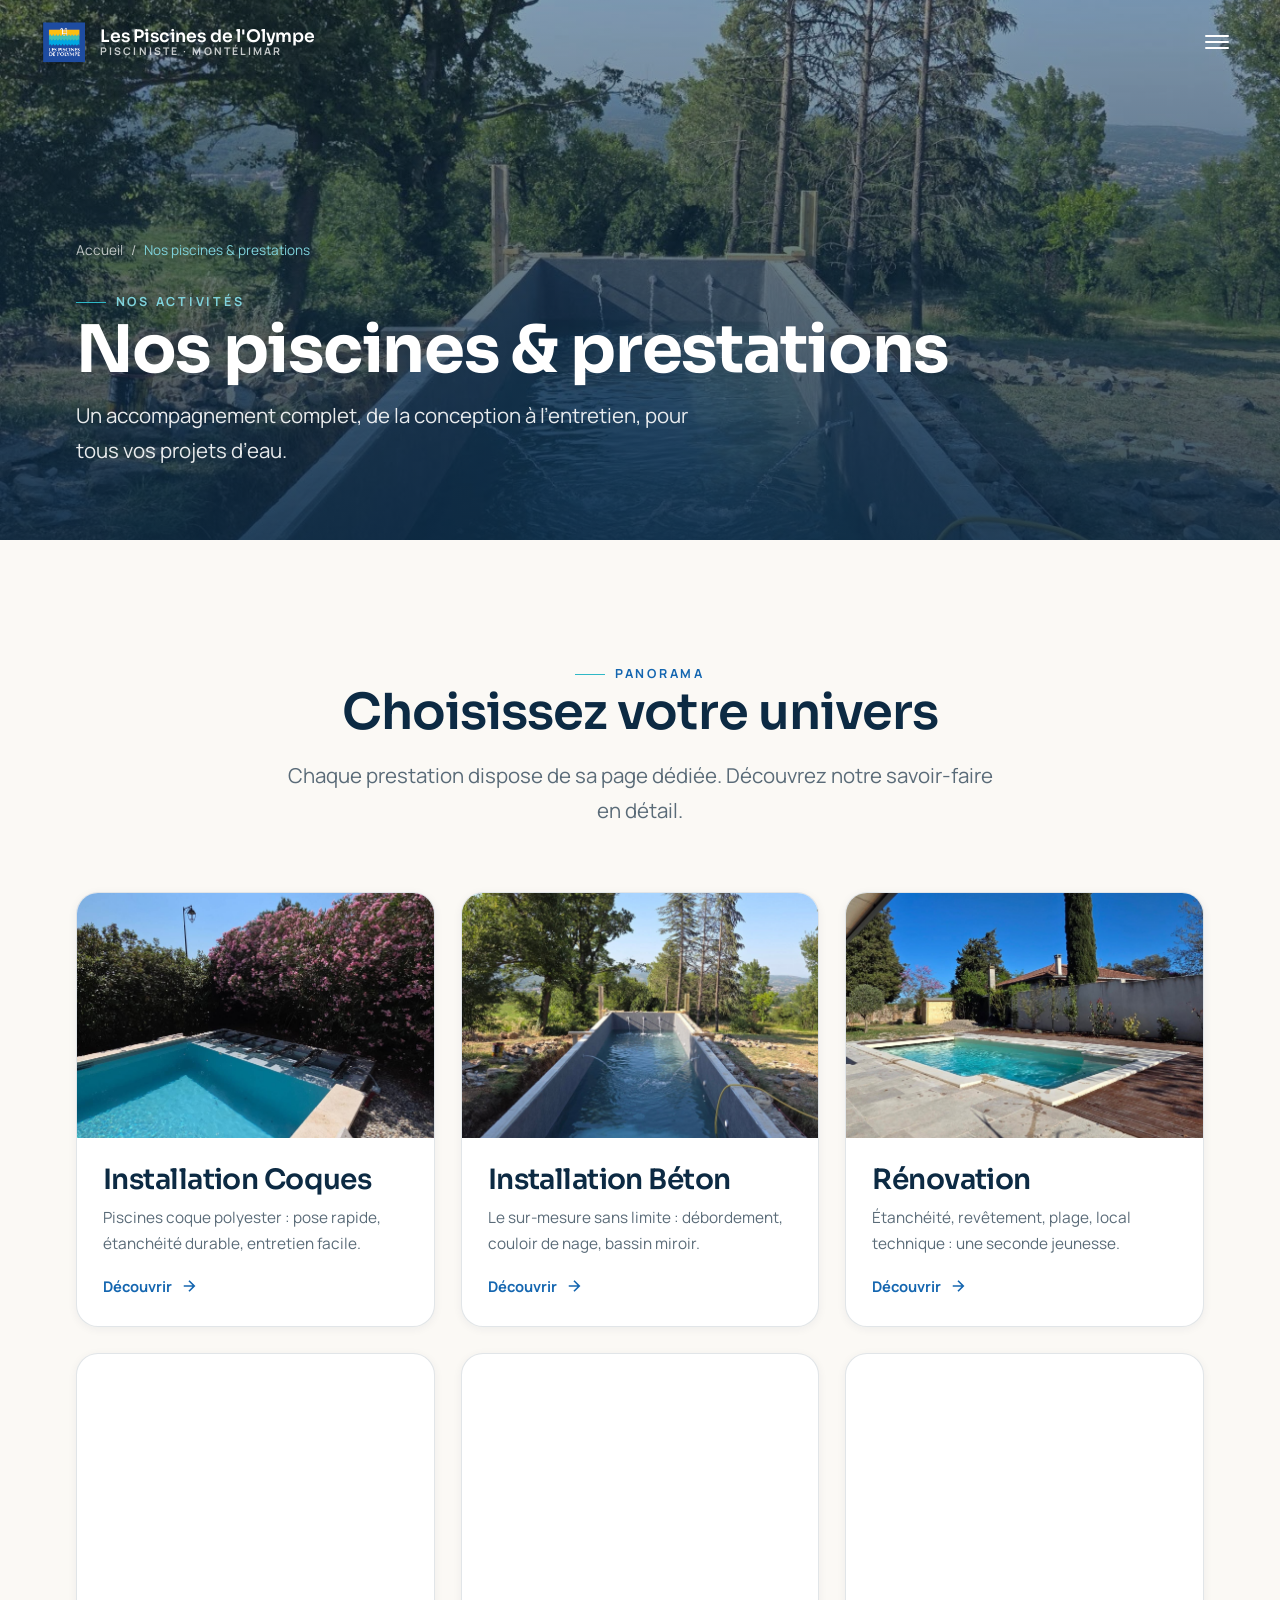
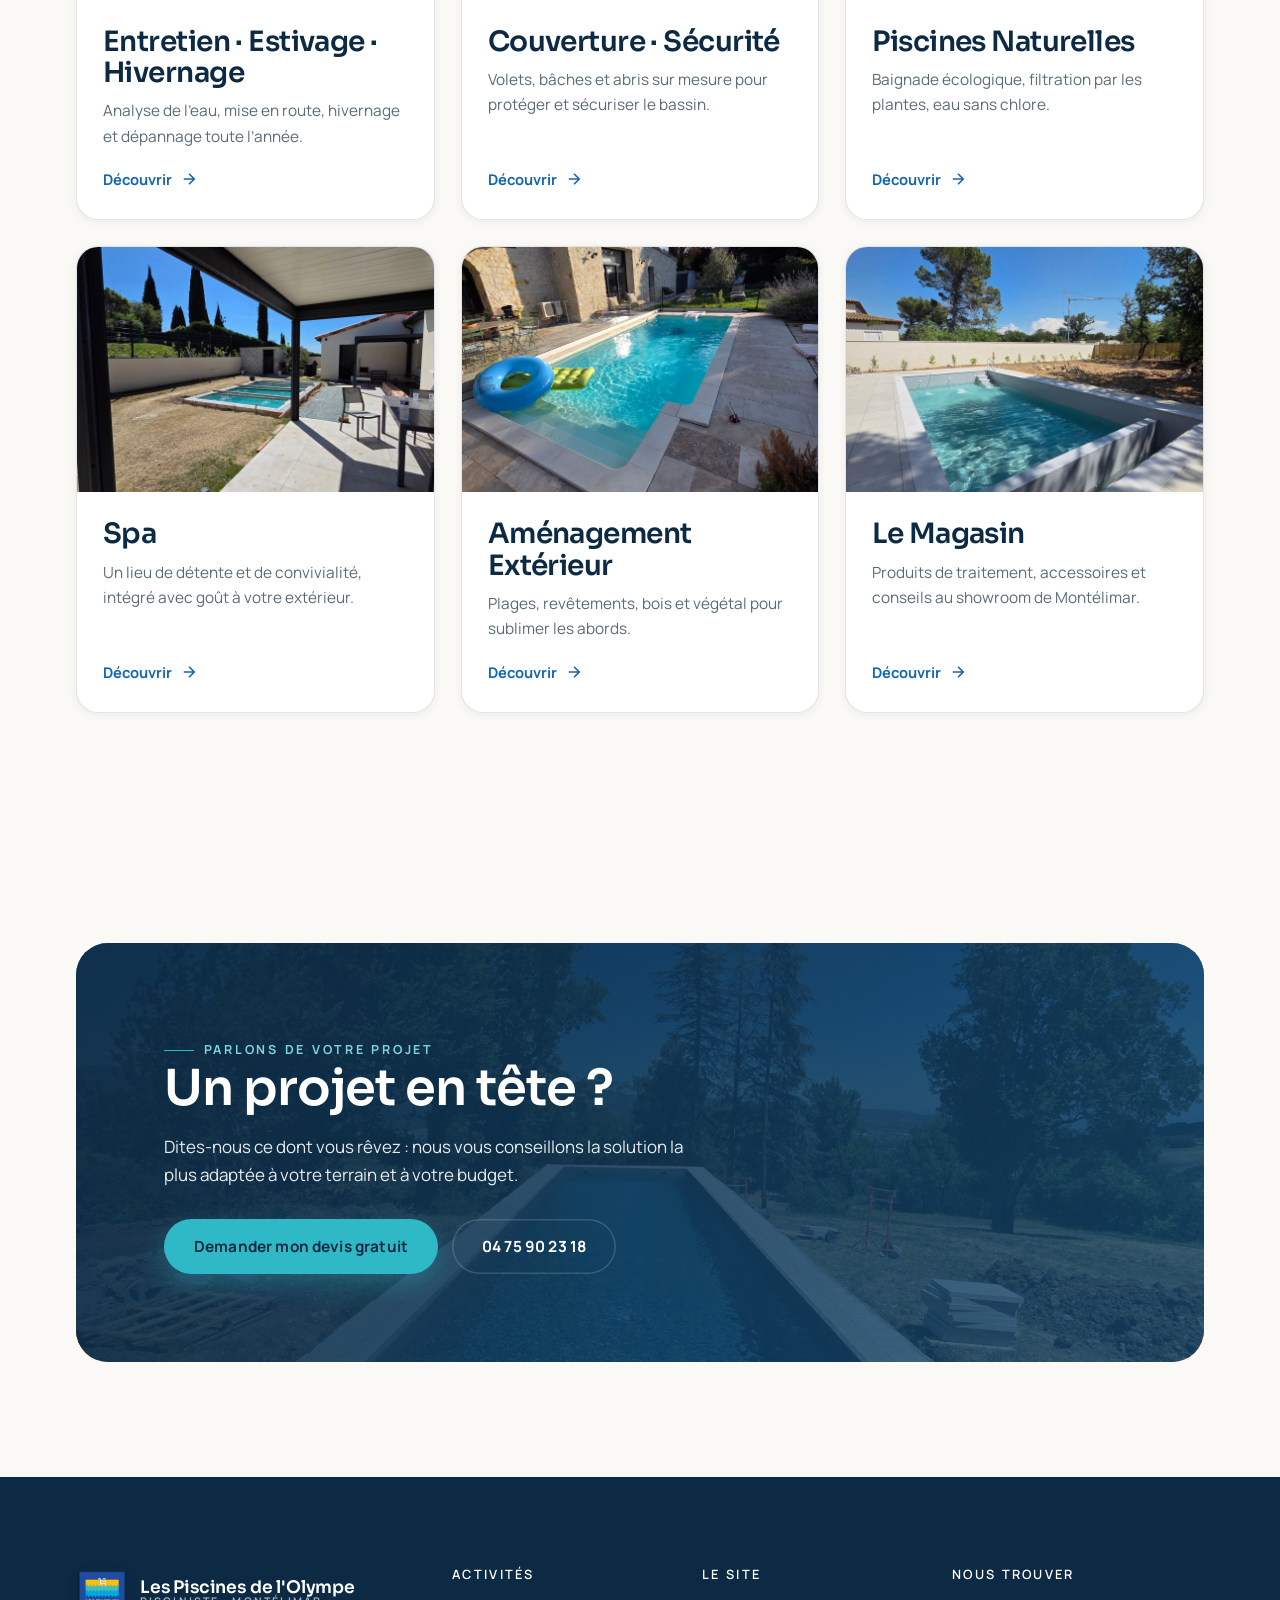
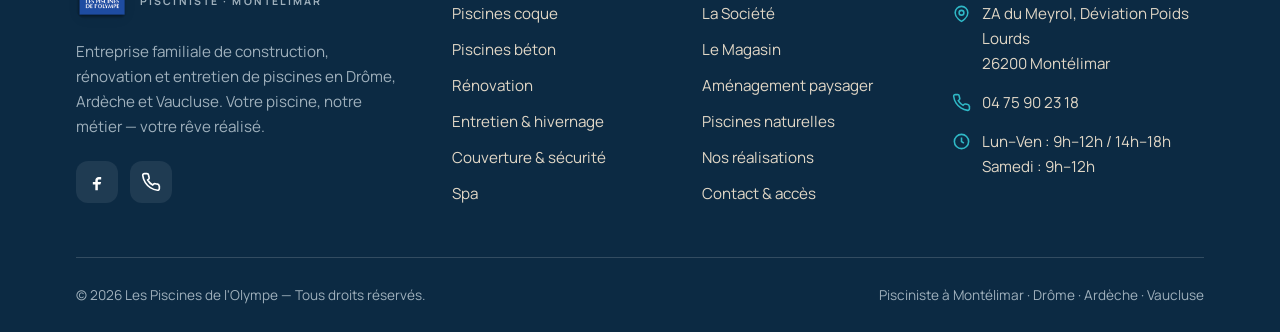
==== commit 21b7eef8: "Page coque : ajout des modèles (fond plat/incliné/forme libre) et des options Co-Authored-By: Claude" ====
--- a/activites.html
+++ b/activites.html
@@ -3,14 +3,14 @@
 <head>
 <meta charset="UTF-8">
 <meta name="viewport" content="width=device-width, initial-scale=1">
-<title>Nos Activités — Construction, rénovation & entretien de piscines | Les Piscines de l'Olympe</title>
+<title>Nos Activités — Construction, rénovation & entretien de piscines | Les Piscines de l’Olympe</title>
 <meta name="description" content="Toutes nos activités de pisciniste : piscines coque et béton, rénovation, entretien, couverture et sécurité, piscines naturelles, spa et aménagement en Drôme, Ardèche et Vaucluse.">
 <link rel="canonical" href="https://www.lespiscinesdelolympe.fr/activites.html">
 <meta name="theme-color" content="#0C2A43">
 <meta name="robots" content="index, follow">
 <meta property="og:type" content="website">
 <meta property="og:locale" content="fr_FR">
-<meta property="og:title" content="Nos Activités — Construction, rénovation & entretien de piscines | Les Piscines de l'Olympe">
+<meta property="og:title" content="Nos Activités — Construction, rénovation & entretien de piscines | Les Piscines de l’Olympe">
 <meta property="og:description" content="Toutes nos activités de pisciniste : piscines coque et béton, rénovation, entretien, couverture et sécurité, piscines naturelles, spa et aménagement en Drôme, Ardèche et Vaucluse.">
 <meta property="og:image" content="https://www.lespiscinesdelolympe.fr/assets/img/piscine-couloir-nage-debordement.jpg">
 <meta property="og:url" content="https://www.lespiscinesdelolympe.fr/activites.html">
@@ -90,12 +90,12 @@
 <main>
 
   <section class="pagehero img">
-    <div class="pagehero-media"><img src="assets/img/couloir-nage-jets-panorama.jpg" alt="Couloir de nage à débordement construit par Les Piscines de l'Olympe" loading="eager" fetchpriority="high" decoding="async"></div>
+    <div class="pagehero-media"><img src="assets/img/couloir-nage-jets-panorama.jpg" alt="Couloir de nage à débordement construit par Les Piscines de l’Olympe" loading="eager" fetchpriority="high" decoding="async"></div>
     <div class="container">
       <nav class="breadcrumb" aria-label="Fil d'Ariane"><a href="index.html">Accueil</a> / <span>Nos piscines & prestations</span></nav>
       <span class="kicker light">Nos activités</span>
       <h1>Nos piscines & prestations</h1>
-      <p class="lead mt-1">Un accompagnement complet, de la conception à l'entretien, pour tous vos projets d'eau.</p>
+      <p class="lead mt-1">Un accompagnement complet, de la conception à l’entretien, pour tous vos projets d’eau.</p>
     </div>
   </section>
   <section class="section bg-cream">
@@ -117,7 +117,7 @@
         </article>
         <article class="card reveal ">
           <div class="card-media"><img loading="lazy" decoding="async" src="assets/img/local-technique-filtration.jpg" alt="Entretien · Estivage · Hivernage"></div>
-          <div class="card-body"><h3>Entretien · Estivage · Hivernage</h3><p>Analyse de l'eau, mise en route, hivernage et dépannage toute l'année.</p><a class="link-arrow" href="entretien.html">Découvrir <svg viewBox="0 0 24 24" fill="none" stroke="currentColor" stroke-width="2.2"><path d="M5 12h14M12 5l7 7-7 7"/></svg></a></div>
+          <div class="card-body"><h3>Entretien · Estivage · Hivernage</h3><p>Analyse de l’eau, mise en route, hivernage et dépannage toute l’année.</p><a class="link-arrow" href="entretien.html">Découvrir <svg viewBox="0 0 24 24" fill="none" stroke="currentColor" stroke-width="2.2"><path d="M5 12h14M12 5l7 7-7 7"/></svg></a></div>
         </article>
         <article class="card reveal d1">
           <div class="card-media"><img loading="lazy" decoding="async" src="assets/img/piscine-volet-mas.jpg" alt="Couverture · Sécurité"></div>
